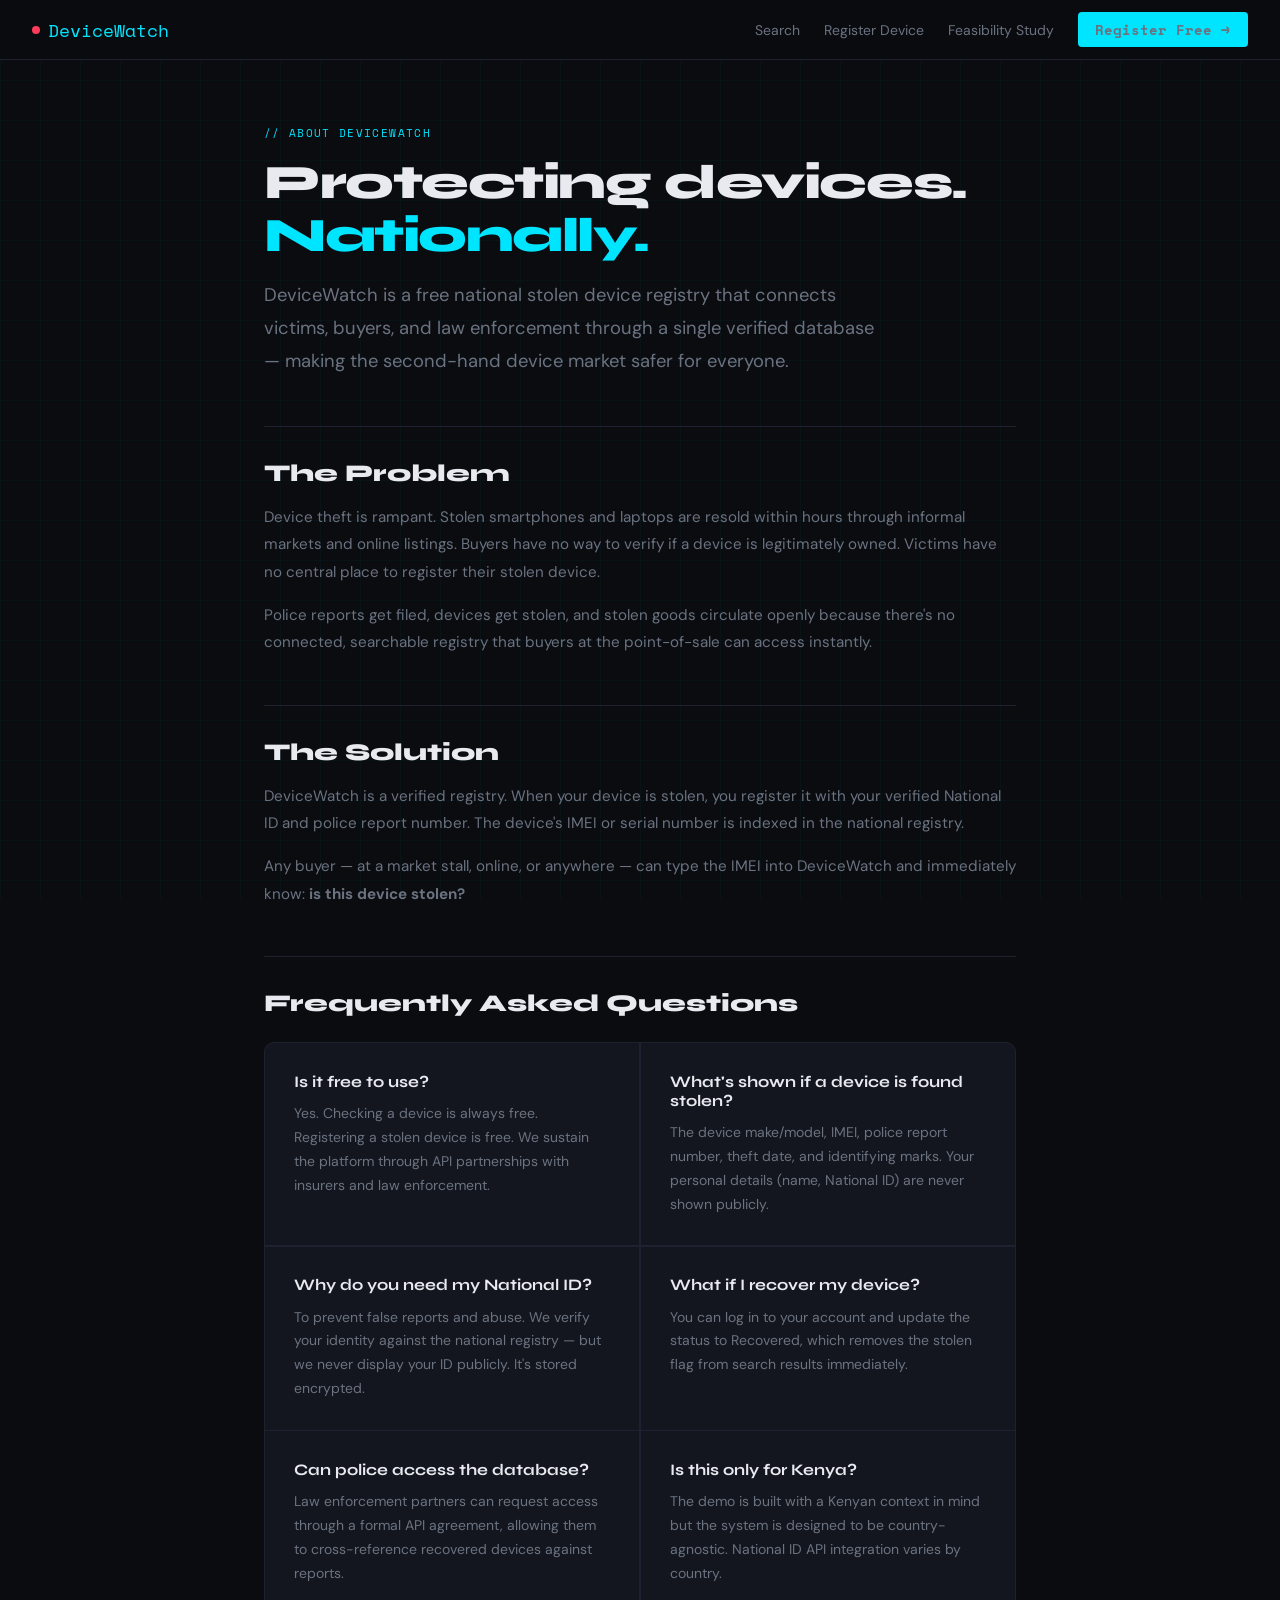
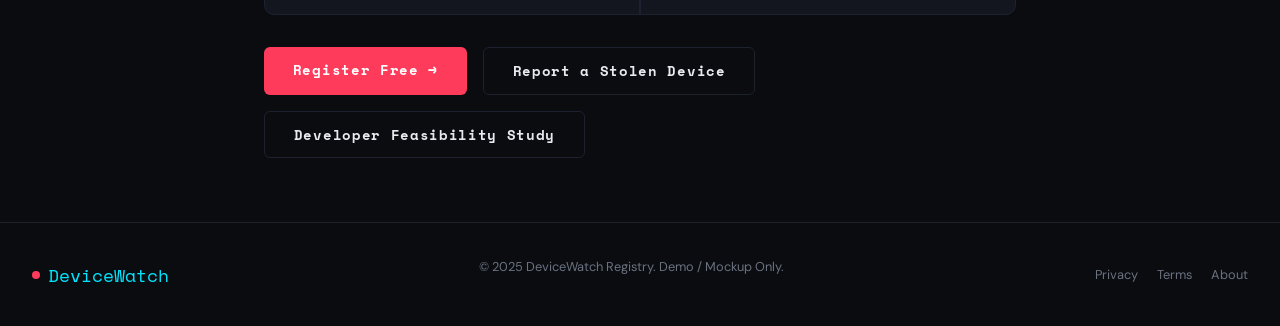
==== about.html @ acbc341b "Add files via upload" ====
<!DOCTYPE html>
<html lang="en">
<head>
  <meta charset="UTF-8"/><meta name="viewport" content="width=device-width, initial-scale=1.0"/>
  <title>About — DeviceWatch</title>
  <link href="https://fonts.googleapis.com/css2?family=Space+Mono:wght@400;700&family=Syne:wght@700;800&family=DM+Sans:wght@300;400;500&display=swap" rel="stylesheet">
  <style>
    :root{--bg:#0a0c10;--surface:#111318;--border:#1e2230;--accent:#00e5ff;--accent2:#ff3b5c;--accent3:#a8ff78;--text:#e8eaf0;--muted:#6b7280;--card:#13161e}
    *,*::before,*::after{box-sizing:border-box;margin:0;padding:0}
    body{background:var(--bg);color:var(--text);font-family:'DM Sans',sans-serif;min-height:100vh}
    body::before{content:'';position:fixed;inset:0;background-image:linear-gradient(rgba(0,229,255,.03) 1px,transparent 1px),linear-gradient(90deg,rgba(0,229,255,.03) 1px,transparent 1px);background-size:40px 40px;pointer-events:none;z-index:0}
    nav{position:sticky;top:0;z-index:100;background:rgba(10,12,16,.92);backdrop-filter:blur(12px);border-bottom:1px solid var(--border);display:flex;align-items:center;justify-content:space-between;padding:0 2rem;height:60px}
    .logo{font-family:'Space Mono',monospace;font-size:1.1rem;color:var(--accent);display:flex;align-items:center;gap:8px;text-decoration:none}
    .logo-dot{width:8px;height:8px;border-radius:50%;background:var(--accent2);animation:pulse 2s infinite}
    @keyframes pulse{0%,100%{opacity:1}50%{opacity:.5}}
    .nav-links{display:flex;gap:1.5rem;align-items:center}
    .nav-links a{color:var(--muted);text-decoration:none;font-size:.875rem;transition:color .2s}
    .nav-links a:hover{color:var(--text)}
    .btn-nav{background:var(--accent);color:#000;padding:.45rem 1.1rem;border-radius:4px;font-weight:700;font-size:.8rem;font-family:'Space Mono',monospace;text-decoration:none}
    .wrap{position:relative;z-index:1;max-width:800px;margin:0 auto;padding:4rem 1.5rem}
    .page-tag{font-family:'Space Mono',monospace;font-size:.7rem;color:var(--accent);letter-spacing:.12em;text-transform:uppercase;margin-bottom:1rem}
    h1{font-family:'Syne',sans-serif;font-size:3rem;font-weight:800;letter-spacing:-.03em;margin-bottom:1rem;line-height:1.1}
    h1 span{color:var(--accent)}
    .lead{font-size:1.15rem;color:var(--muted);line-height:1.8;margin-bottom:3rem;max-width:620px}
    h2{font-family:'Syne',sans-serif;font-size:1.5rem;font-weight:800;margin:3rem 0 1rem;border-top:1px solid var(--border);padding-top:2rem}
    p{color:var(--muted);line-height:1.8;margin-bottom:1rem;font-size:.95rem}
    .q-grid{display:grid;grid-template-columns:repeat(auto-fit,minmax(340px,1fr));gap:1.5px;background:var(--border);border:1.5px solid var(--border);border-radius:10px;overflow:hidden;margin:1.5rem 0}
    .q-item{background:var(--card);padding:1.8rem}
    .q-q{font-family:'Syne',sans-serif;font-size:1rem;font-weight:700;margin-bottom:.7rem;color:var(--text)}
    .q-a{font-size:.875rem;color:var(--muted);line-height:1.7}
    .cta-row{display:flex;gap:1rem;flex-wrap:wrap;margin-top:2rem}
    .btn{display:inline-block;padding:.8rem 1.8rem;border-radius:6px;font-family:'Space Mono',monospace;font-weight:700;font-size:.85rem;letter-spacing:.05em;text-decoration:none;transition:opacity .2s}
    .btn.primary{background:var(--accent2);color:#fff}
    .btn.outline{background:transparent;border:1.5px solid var(--border);color:var(--text)}
    .btn:hover{opacity:.85}
    footer{position:relative;z-index:1;background:var(--bg);border-top:1px solid var(--border);padding:2rem;display:flex;align-items:center;justify-content:space-between;flex-wrap:wrap;gap:1rem}
    footer p{font-size:.8rem;color:var(--muted)}
    .footer-links{display:flex;gap:1.2rem}
    .footer-links a{font-size:.8rem;color:var(--muted);text-decoration:none}
    .footer-links a:hover{color:var(--accent)}
  </style>
</head>
<body>
<nav>
  <a href="../index.html" class="logo"><div class="logo-dot"></div>DeviceWatch</a>
  <div class="nav-links">
    <a href="../index.html">Search</a>
    <a href="register.html">Register Device</a>
    <a href="feasibility.html">Feasibility Study</a>
    <a href="signup.html" class="btn-nav">Register Free →</a>
  </div>
</nav>

<div class="wrap">
  <div class="page-tag">// About DeviceWatch</div>
  <h1>Protecting devices.<br/><span>Nationally.</span></h1>
  <p class="lead">DeviceWatch is a free national stolen device registry that connects victims, buyers, and law enforcement through a single verified database — making the second-hand device market safer for everyone.</p>

  <h2>The Problem</h2>
  <p>Device theft is rampant. Stolen smartphones and laptops are resold within hours through informal markets and online listings. Buyers have no way to verify if a device is legitimately owned. Victims have no central place to register their stolen device.</p>
  <p>Police reports get filed, devices get stolen, and stolen goods circulate openly because there's no connected, searchable registry that buyers at the point-of-sale can access instantly.</p>

  <h2>The Solution</h2>
  <p>DeviceWatch is a verified registry. When your device is stolen, you register it with your verified National ID and police report number. The device's IMEI or serial number is indexed in the national registry.</p>
  <p>Any buyer — at a market stall, online, or anywhere — can type the IMEI into DeviceWatch and immediately know: <strong>is this device stolen?</strong></p>

  <h2>Frequently Asked Questions</h2>
  <div class="q-grid">
    <div class="q-item">
      <div class="q-q">Is it free to use?</div>
      <div class="q-a">Yes. Checking a device is always free. Registering a stolen device is free. We sustain the platform through API partnerships with insurers and law enforcement.</div>
    </div>
    <div class="q-item">
      <div class="q-q">What's shown if a device is found stolen?</div>
      <div class="q-a">The device make/model, IMEI, police report number, theft date, and identifying marks. Your personal details (name, National ID) are never shown publicly.</div>
    </div>
    <div class="q-item">
      <div class="q-q">Why do you need my National ID?</div>
      <div class="q-a">To prevent false reports and abuse. We verify your identity against the national registry — but we never display your ID publicly. It's stored encrypted.</div>
    </div>
    <div class="q-item">
      <div class="q-q">What if I recover my device?</div>
      <div class="q-a">You can log in to your account and update the status to Recovered, which removes the stolen flag from search results immediately.</div>
    </div>
    <div class="q-item">
      <div class="q-q">Can police access the database?</div>
      <div class="q-a">Law enforcement partners can request access through a formal API agreement, allowing them to cross-reference recovered devices against reports.</div>
    </div>
    <div class="q-item">
      <div class="q-q">Is this only for Kenya?</div>
      <div class="q-a">The demo is built with a Kenyan context in mind but the system is designed to be country-agnostic. National ID API integration varies by country.</div>
    </div>
  </div>

  <div class="cta-row">
    <a href="signup.html" class="btn primary">Register Free →</a>
    <a href="register.html" class="btn outline">Report a Stolen Device</a>
    <a href="feasibility.html" class="btn outline">Developer Feasibility Study</a>
  </div>
</div>

<footer>
  <a href="../index.html" class="logo"><div class="logo-dot"></div>DeviceWatch</a>
  <p>© 2025 DeviceWatch Registry. Demo / Mockup Only.</p>
  <div class="footer-links">
    <a href="#">Privacy</a><a href="#">Terms</a><a href="about.html">About</a>
  </div>
</footer>
</body>
</html>
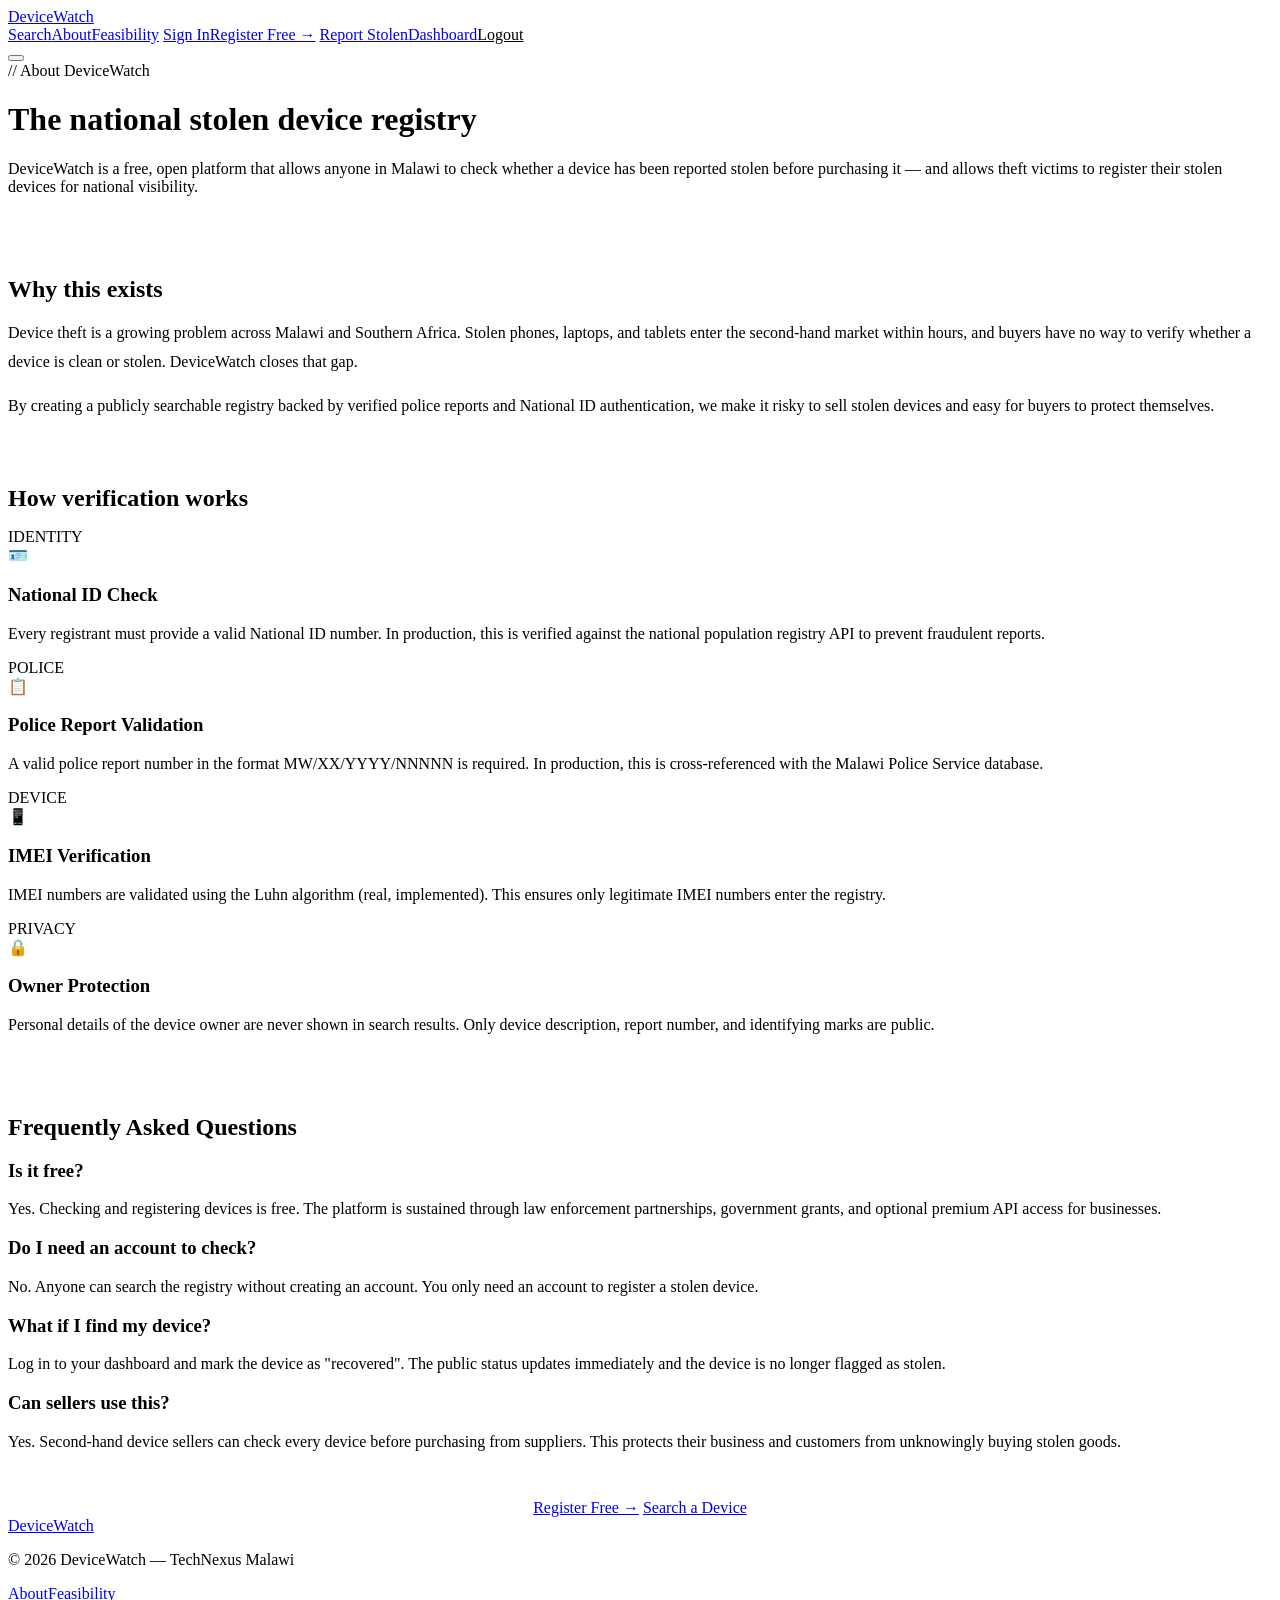
==== commit 50f7c4ce: "Add files via upload" ====
--- a/about.html
+++ b/about.html
@@ -1,110 +1,48 @@
-<!DOCTYPE html>
-<html lang="en">
-<head>
-  <meta charset="UTF-8"/><meta name="viewport" content="width=device-width, initial-scale=1.0"/>
-  <title>About — DeviceWatch</title>
-  <link href="https://fonts.googleapis.com/css2?family=Space+Mono:wght@400;700&family=Syne:wght@700;800&family=DM+Sans:wght@300;400;500&display=swap" rel="stylesheet">
-  <style>
-    :root{--bg:#0a0c10;--surface:#111318;--border:#1e2230;--accent:#00e5ff;--accent2:#ff3b5c;--accent3:#a8ff78;--text:#e8eaf0;--muted:#6b7280;--card:#13161e}
-    *,*::before,*::after{box-sizing:border-box;margin:0;padding:0}
-    body{background:var(--bg);color:var(--text);font-family:'DM Sans',sans-serif;min-height:100vh}
-    body::before{content:'';position:fixed;inset:0;background-image:linear-gradient(rgba(0,229,255,.03) 1px,transparent 1px),linear-gradient(90deg,rgba(0,229,255,.03) 1px,transparent 1px);background-size:40px 40px;pointer-events:none;z-index:0}
-    nav{position:sticky;top:0;z-index:100;background:rgba(10,12,16,.92);backdrop-filter:blur(12px);border-bottom:1px solid var(--border);display:flex;align-items:center;justify-content:space-between;padding:0 2rem;height:60px}
-    .logo{font-family:'Space Mono',monospace;font-size:1.1rem;color:var(--accent);display:flex;align-items:center;gap:8px;text-decoration:none}
-    .logo-dot{width:8px;height:8px;border-radius:50%;background:var(--accent2);animation:pulse 2s infinite}
-    @keyframes pulse{0%,100%{opacity:1}50%{opacity:.5}}
-    .nav-links{display:flex;gap:1.5rem;align-items:center}
-    .nav-links a{color:var(--muted);text-decoration:none;font-size:.875rem;transition:color .2s}
-    .nav-links a:hover{color:var(--text)}
-    .btn-nav{background:var(--accent);color:#000;padding:.45rem 1.1rem;border-radius:4px;font-weight:700;font-size:.8rem;font-family:'Space Mono',monospace;text-decoration:none}
-    .wrap{position:relative;z-index:1;max-width:800px;margin:0 auto;padding:4rem 1.5rem}
-    .page-tag{font-family:'Space Mono',monospace;font-size:.7rem;color:var(--accent);letter-spacing:.12em;text-transform:uppercase;margin-bottom:1rem}
-    h1{font-family:'Syne',sans-serif;font-size:3rem;font-weight:800;letter-spacing:-.03em;margin-bottom:1rem;line-height:1.1}
-    h1 span{color:var(--accent)}
-    .lead{font-size:1.15rem;color:var(--muted);line-height:1.8;margin-bottom:3rem;max-width:620px}
-    h2{font-family:'Syne',sans-serif;font-size:1.5rem;font-weight:800;margin:3rem 0 1rem;border-top:1px solid var(--border);padding-top:2rem}
-    p{color:var(--muted);line-height:1.8;margin-bottom:1rem;font-size:.95rem}
-    .q-grid{display:grid;grid-template-columns:repeat(auto-fit,minmax(340px,1fr));gap:1.5px;background:var(--border);border:1.5px solid var(--border);border-radius:10px;overflow:hidden;margin:1.5rem 0}
-    .q-item{background:var(--card);padding:1.8rem}
-    .q-q{font-family:'Syne',sans-serif;font-size:1rem;font-weight:700;margin-bottom:.7rem;color:var(--text)}
-    .q-a{font-size:.875rem;color:var(--muted);line-height:1.7}
-    .cta-row{display:flex;gap:1rem;flex-wrap:wrap;margin-top:2rem}
-    .btn{display:inline-block;padding:.8rem 1.8rem;border-radius:6px;font-family:'Space Mono',monospace;font-weight:700;font-size:.85rem;letter-spacing:.05em;text-decoration:none;transition:opacity .2s}
-    .btn.primary{background:var(--accent2);color:#fff}
-    .btn.outline{background:transparent;border:1.5px solid var(--border);color:var(--text)}
-    .btn:hover{opacity:.85}
-    footer{position:relative;z-index:1;background:var(--bg);border-top:1px solid var(--border);padding:2rem;display:flex;align-items:center;justify-content:space-between;flex-wrap:wrap;gap:1rem}
-    footer p{font-size:.8rem;color:var(--muted)}
-    .footer-links{display:flex;gap:1.2rem}
-    .footer-links a{font-size:.8rem;color:var(--muted);text-decoration:none}
-    .footer-links a:hover{color:var(--accent)}
-  </style>
-</head>
-<body>
+<!DOCTYPE html><html lang="en"><head>
+<meta charset="UTF-8"/><meta name="viewport" content="width=device-width, initial-scale=1.0"/>
+<title>About — DeviceWatch</title>
+<link rel="preconnect" href="https://fonts.googleapis.com">
+<link href="https://fonts.googleapis.com/css2?family=Space+Mono:wght@400;700&family=Syne:wght@400;600;700;800&family=DM+Sans:wght@300;400;500&display=swap" rel="stylesheet">
+<link rel="stylesheet" href="css/style.css">
+</head><body>
 <nav>
-  <a href="../index.html" class="logo"><div class="logo-dot"></div>DeviceWatch</a>
-  <div class="nav-links">
-    <a href="../index.html">Search</a>
-    <a href="register.html">Register Device</a>
-    <a href="feasibility.html">Feasibility Study</a>
-    <a href="signup.html" class="btn-nav">Register Free →</a>
+  <a href="index.html" class="logo"><div class="logo-dot"></div>DeviceWatch</a>
+  <div class="nav-links"><a href="index.html">Search</a><a href="about.html" class="active">About</a><a href="feasibility.html">Feasibility</a>
+    <span class="nav-guest"><a href="pages/login.html">Sign In</a><a href="pages/signup.html" class="btn-nav">Register Free →</a></span>
+    <span class="nav-auth"><a href="pages/register.html">Report Stolen</a><a href="dashboard.html">Dashboard</a><span class="user-badge"></span><a href="#" onclick="DW.logout();return false;" style="color:var(--accent2)">Logout</a></span>
   </div>
+  <button class="hamburger" onclick="DW.toggleMenu()"><span></span><span></span><span></span></button>
 </nav>
-
 <div class="wrap">
   <div class="page-tag">// About DeviceWatch</div>
-  <h1>Protecting devices.<br/><span>Nationally.</span></h1>
-  <p class="lead">DeviceWatch is a free national stolen device registry that connects victims, buyers, and law enforcement through a single verified database — making the second-hand device market safer for everyone.</p>
+  <h1 class="page-title">The national <span>stolen device</span> registry</h1>
+  <p class="page-sub">DeviceWatch is a free, open platform that allows anyone in Malawi to check whether a device has been reported stolen before purchasing it — and allows theft victims to register their stolen devices for national visibility.</p>
 
-  <h2>The Problem</h2>
-  <p>Device theft is rampant. Stolen smartphones and laptops are resold within hours through informal markets and online listings. Buyers have no way to verify if a device is legitimately owned. Victims have no central place to register their stolen device.</p>
-  <p>Police reports get filed, devices get stolen, and stolen goods circulate openly because there's no connected, searchable registry that buyers at the point-of-sale can access instantly.</p>
+  <h2 style="font-family:var(--font-display);font-size:1.5rem;font-weight:800;margin:3rem 0 1rem;border-top:1px solid var(--border);padding-top:2rem">Why this exists</h2>
+  <p style="color:var(--muted);line-height:1.8;margin-bottom:1rem">Device theft is a growing problem across Malawi and Southern Africa. Stolen phones, laptops, and tablets enter the second-hand market within hours, and buyers have no way to verify whether a device is clean or stolen. DeviceWatch closes that gap.</p>
+  <p style="color:var(--muted);line-height:1.8;margin-bottom:2rem">By creating a publicly searchable registry backed by verified police reports and National ID authentication, we make it risky to sell stolen devices and easy for buyers to protect themselves.</p>
 
-  <h2>The Solution</h2>
-  <p>DeviceWatch is a verified registry. When your device is stolen, you register it with your verified National ID and police report number. The device's IMEI or serial number is indexed in the national registry.</p>
-  <p>Any buyer — at a market stall, online, or anywhere — can type the IMEI into DeviceWatch and immediately know: <strong>is this device stolen?</strong></p>
-
-  <h2>Frequently Asked Questions</h2>
-  <div class="q-grid">
-    <div class="q-item">
-      <div class="q-q">Is it free to use?</div>
-      <div class="q-a">Yes. Checking a device is always free. Registering a stolen device is free. We sustain the platform through API partnerships with insurers and law enforcement.</div>
-    </div>
-    <div class="q-item">
-      <div class="q-q">What's shown if a device is found stolen?</div>
-      <div class="q-a">The device make/model, IMEI, police report number, theft date, and identifying marks. Your personal details (name, National ID) are never shown publicly.</div>
-    </div>
-    <div class="q-item">
-      <div class="q-q">Why do you need my National ID?</div>
-      <div class="q-a">To prevent false reports and abuse. We verify your identity against the national registry — but we never display your ID publicly. It's stored encrypted.</div>
-    </div>
-    <div class="q-item">
-      <div class="q-q">What if I recover my device?</div>
-      <div class="q-a">You can log in to your account and update the status to Recovered, which removes the stolen flag from search results immediately.</div>
-    </div>
-    <div class="q-item">
-      <div class="q-q">Can police access the database?</div>
-      <div class="q-a">Law enforcement partners can request access through a formal API agreement, allowing them to cross-reference recovered devices against reports.</div>
-    </div>
-    <div class="q-item">
-      <div class="q-q">Is this only for Kenya?</div>
-      <div class="q-a">The demo is built with a Kenyan context in mind but the system is designed to be country-agnostic. National ID API integration varies by country.</div>
-    </div>
+  <h2 style="font-family:var(--font-display);font-size:1.5rem;font-weight:800;margin:2rem 0 1rem;border-top:1px solid var(--border);padding-top:2rem">How verification works</h2>
+  <div class="steps-grid" style="margin-bottom:3rem">
+    <div class="step"><div class="step-num">IDENTITY</div><span class="step-icon">🪪</span><h3>National ID Check</h3><p>Every registrant must provide a valid National ID number. In production, this is verified against the national population registry API to prevent fraudulent reports.</p></div>
+    <div class="step"><div class="step-num">POLICE</div><span class="step-icon">📋</span><h3>Police Report Validation</h3><p>A valid police report number in the format MW/XX/YYYY/NNNNN is required. In production, this is cross-referenced with the Malawi Police Service database.</p></div>
+    <div class="step"><div class="step-num">DEVICE</div><span class="step-icon">📱</span><h3>IMEI Verification</h3><p>IMEI numbers are validated using the Luhn algorithm (real, implemented). This ensures only legitimate IMEI numbers enter the registry.</p></div>
+    <div class="step"><div class="step-num">PRIVACY</div><span class="step-icon">🔒</span><h3>Owner Protection</h3><p>Personal details of the device owner are never shown in search results. Only device description, report number, and identifying marks are public.</p></div>
   </div>
 
-  <div class="cta-row">
-    <a href="signup.html" class="btn primary">Register Free →</a>
-    <a href="register.html" class="btn outline">Report a Stolen Device</a>
-    <a href="feasibility.html" class="btn outline">Developer Feasibility Study</a>
+  <h2 style="font-family:var(--font-display);font-size:1.5rem;font-weight:800;margin:2rem 0 1rem;border-top:1px solid var(--border);padding-top:2rem">Frequently Asked Questions</h2>
+  <div class="steps-grid">
+    <div class="step"><h3>Is it free?</h3><p>Yes. Checking and registering devices is free. The platform is sustained through law enforcement partnerships, government grants, and optional premium API access for businesses.</p></div>
+    <div class="step"><h3>Do I need an account to check?</h3><p>No. Anyone can search the registry without creating an account. You only need an account to register a stolen device.</p></div>
+    <div class="step"><h3>What if I find my device?</h3><p>Log in to your dashboard and mark the device as "recovered". The public status updates immediately and the device is no longer flagged as stolen.</p></div>
+    <div class="step"><h3>Can sellers use this?</h3><p>Yes. Second-hand device sellers can check every device before purchasing from suppliers. This protects their business and customers from unknowingly buying stolen goods.</p></div>
+  </div>
+
+  <div style="margin-top:3rem;text-align:center">
+    <a href="pages/signup.html" class="btn btn-danger">Register Free →</a>
+    <a href="index.html" class="btn btn-outline">Search a Device</a>
   </div>
 </div>
-
-<footer>
-  <a href="../index.html" class="logo"><div class="logo-dot"></div>DeviceWatch</a>
-  <p>© 2025 DeviceWatch Registry. Demo / Mockup Only.</p>
-  <div class="footer-links">
-    <a href="#">Privacy</a><a href="#">Terms</a><a href="about.html">About</a>
-  </div>
-</footer>
-</body>
-</html>
+<footer><a href="index.html" class="logo"><div class="logo-dot"></div>DeviceWatch</a><p>&copy; 2026 DeviceWatch — TechNexus Malawi</p><div class="footer-links"><a href="about.html">About</a><a href="feasibility.html">Feasibility</a></div></footer>
+<script src="js/app.js"></script>
+</body></html>
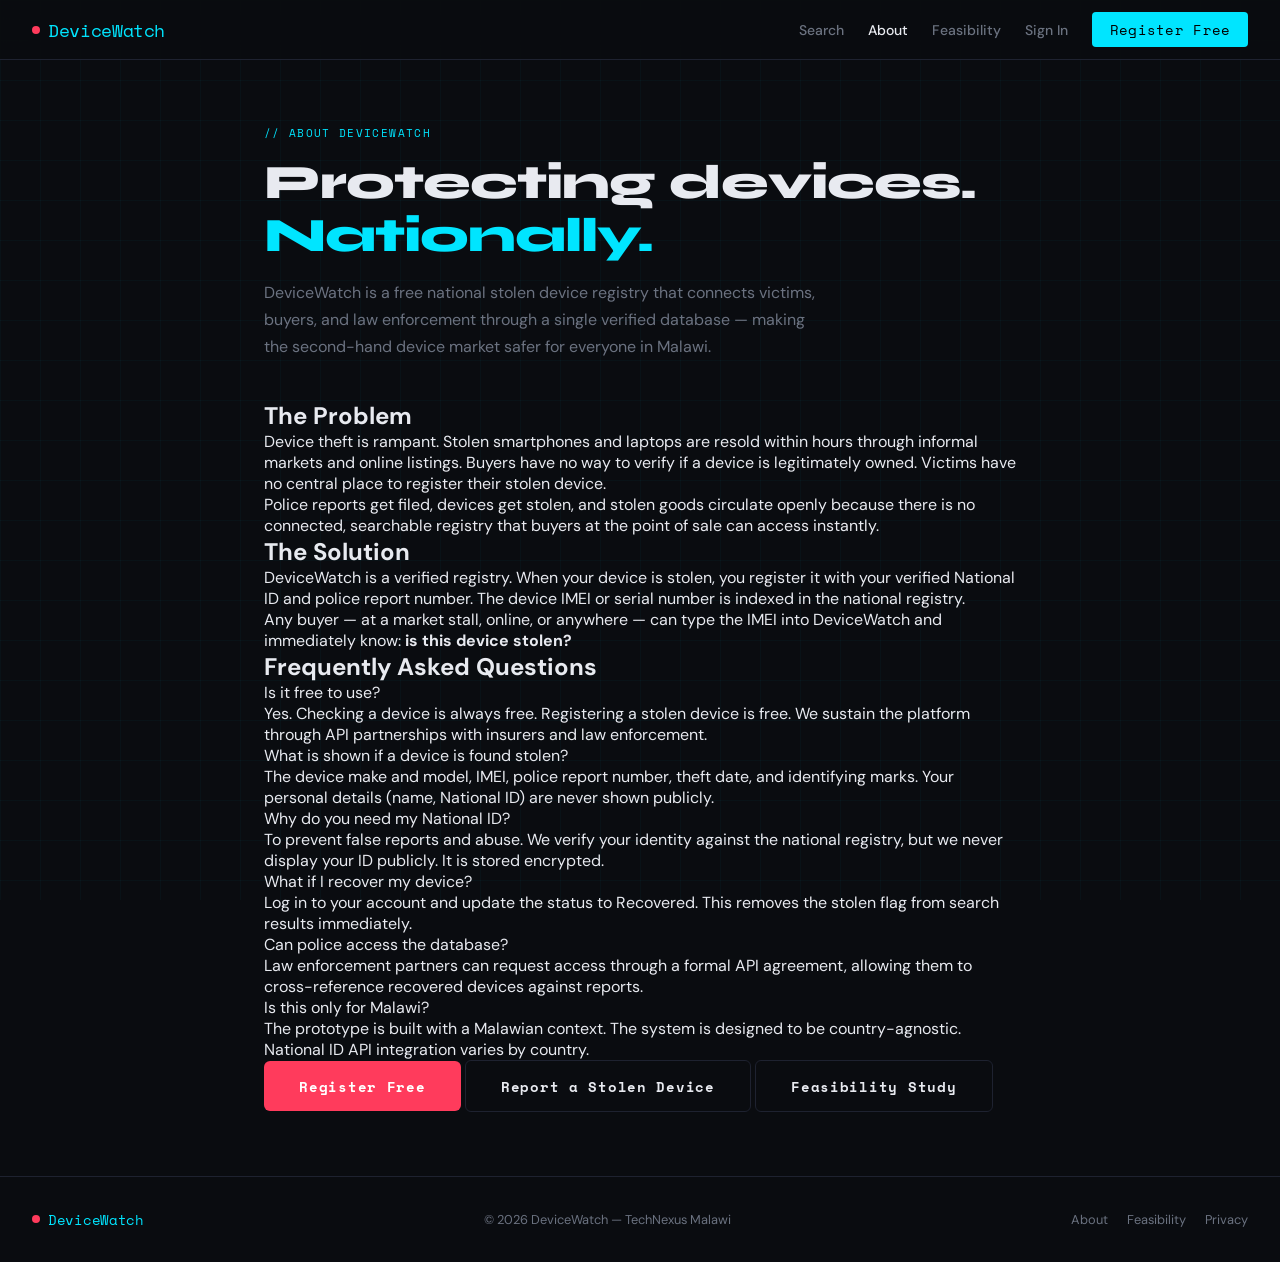
==== commit f941a1c1: "Add files via upload" ====
--- a/about.html
+++ b/about.html
@@ -1,48 +1,98 @@
-<!DOCTYPE html><html lang="en"><head>
-<meta charset="UTF-8"/><meta name="viewport" content="width=device-width, initial-scale=1.0"/>
-<title>About — DeviceWatch</title>
-<link rel="preconnect" href="https://fonts.googleapis.com">
-<link href="https://fonts.googleapis.com/css2?family=Space+Mono:wght@400;700&family=Syne:wght@400;600;700;800&family=DM+Sans:wght@300;400;500&display=swap" rel="stylesheet">
-<link rel="stylesheet" href="css/style.css">
-</head><body>
-<nav>
-  <a href="index.html" class="logo"><div class="logo-dot"></div>DeviceWatch</a>
-  <div class="nav-links"><a href="index.html">Search</a><a href="about.html" class="active">About</a><a href="feasibility.html">Feasibility</a>
-    <span class="nav-guest"><a href="pages/login.html">Sign In</a><a href="pages/signup.html" class="btn-nav">Register Free →</a></span>
-    <span class="nav-auth"><a href="pages/register.html">Report Stolen</a><a href="dashboard.html">Dashboard</a><span class="user-badge"></span><a href="#" onclick="DW.logout();return false;" style="color:var(--accent2)">Logout</a></span>
-  </div>
-  <button class="hamburger" onclick="DW.toggleMenu()"><span></span><span></span><span></span></button>
-</nav>
-<div class="wrap">
-  <div class="page-tag">// About DeviceWatch</div>
-  <h1 class="page-title">The national <span>stolen device</span> registry</h1>
-  <p class="page-sub">DeviceWatch is a free, open platform that allows anyone in Malawi to check whether a device has been reported stolen before purchasing it — and allows theft victims to register their stolen devices for national visibility.</p>
+<!DOCTYPE html>
+<html lang="en">
+<head>
+  <meta charset="UTF-8">
+  <meta name="viewport" content="width=device-width, initial-scale=1.0">
+  <meta name="description" content="About DeviceWatch - Malawi's free national stolen device registry connecting victims, buyers, and law enforcement.">
+  <meta name="page-depth" content="">
+  <title>About — DeviceWatch</title>
+  <link rel="preconnect" href="https://fonts.googleapis.com">
+  <link rel="preconnect" href="https://fonts.gstatic.com" crossorigin>
+  <link href="https://fonts.googleapis.com/css2?family=Space+Mono:wght@400;700&family=Syne:wght@400;600;700;800&family=DM+Sans:wght@300;400;500;600&display=swap" rel="stylesheet">
+  <link rel="stylesheet" href="css/style.css">
+</head>
+<body>
 
-  <h2 style="font-family:var(--font-display);font-size:1.5rem;font-weight:800;margin:3rem 0 1rem;border-top:1px solid var(--border);padding-top:2rem">Why this exists</h2>
-  <p style="color:var(--muted);line-height:1.8;margin-bottom:1rem">Device theft is a growing problem across Malawi and Southern Africa. Stolen phones, laptops, and tablets enter the second-hand market within hours, and buyers have no way to verify whether a device is clean or stolen. DeviceWatch closes that gap.</p>
-  <p style="color:var(--muted);line-height:1.8;margin-bottom:2rem">By creating a publicly searchable registry backed by verified police reports and National ID authentication, we make it risky to sell stolen devices and easy for buyers to protect themselves.</p>
+  <nav>
+    <a href="index.html" class="logo"><div class="logo-dot"></div>DeviceWatch</a>
+    <div class="nav-links">
+      <a href="index.html">Search</a>
+      <a href="about.html" class="active">About</a>
+      <a href="feasibility.html">Feasibility</a>
+      <span class="nav-guest">
+        <a href="pages/login.html">Sign In</a>
+        <a href="pages/signup.html" class="btn-nav">Register Free</a>
+      </span>
+      <span class="nav-auth">
+        <a href="pages/register.html">Report Stolen</a>
+        <a href="pages/dashboard.html">Dashboard</a>
+        <span class="user-badge"></span>
+        <a href="#" onclick="DW.logout();return false;" style="color:var(--danger)">Logout</a>
+      </span>
+    </div>
+    <button class="hamburger" onclick="DW.toggleMenu()" aria-label="Toggle menu">
+      <span></span><span></span><span></span>
+    </button>
+  </nav>
 
-  <h2 style="font-family:var(--font-display);font-size:1.5rem;font-weight:800;margin:2rem 0 1rem;border-top:1px solid var(--border);padding-top:2rem">How verification works</h2>
-  <div class="steps-grid" style="margin-bottom:3rem">
-    <div class="step"><div class="step-num">IDENTITY</div><span class="step-icon">🪪</span><h3>National ID Check</h3><p>Every registrant must provide a valid National ID number. In production, this is verified against the national population registry API to prevent fraudulent reports.</p></div>
-    <div class="step"><div class="step-num">POLICE</div><span class="step-icon">📋</span><h3>Police Report Validation</h3><p>A valid police report number in the format MW/XX/YYYY/NNNNN is required. In production, this is cross-referenced with the Malawi Police Service database.</p></div>
-    <div class="step"><div class="step-num">DEVICE</div><span class="step-icon">📱</span><h3>IMEI Verification</h3><p>IMEI numbers are validated using the Luhn algorithm (real, implemented). This ensures only legitimate IMEI numbers enter the registry.</p></div>
-    <div class="step"><div class="step-num">PRIVACY</div><span class="step-icon">🔒</span><h3>Owner Protection</h3><p>Personal details of the device owner are never shown in search results. Only device description, report number, and identifying marks are public.</p></div>
+  <div class="wrap">
+    <div class="page-tag">// About DeviceWatch</div>
+    <h1 class="page-title">Protecting devices.<br><span>Nationally.</span></h1>
+    <p class="page-sub">DeviceWatch is a free national stolen device registry that connects victims, buyers, and law enforcement through a single verified database &mdash; making the second-hand device market safer for everyone in Malawi.</p>
+
+    <h2>The Problem</h2>
+    <p>Device theft is rampant. Stolen smartphones and laptops are resold within hours through informal markets and online listings. Buyers have no way to verify if a device is legitimately owned. Victims have no central place to register their stolen device.</p>
+    <p>Police reports get filed, devices get stolen, and stolen goods circulate openly because there is no connected, searchable registry that buyers at the point of sale can access instantly.</p>
+
+    <h2>The Solution</h2>
+    <p>DeviceWatch is a verified registry. When your device is stolen, you register it with your verified National ID and police report number. The device IMEI or serial number is indexed in the national registry.</p>
+    <p>Any buyer &mdash; at a market stall, online, or anywhere &mdash; can type the IMEI into DeviceWatch and immediately know: <strong>is this device stolen?</strong></p>
+
+    <h2>Frequently Asked Questions</h2>
+    <div class="q-grid">
+      <div class="q-item">
+        <div class="q-q">Is it free to use?</div>
+        <div class="q-a">Yes. Checking a device is always free. Registering a stolen device is free. We sustain the platform through API partnerships with insurers and law enforcement.</div>
+      </div>
+      <div class="q-item">
+        <div class="q-q">What is shown if a device is found stolen?</div>
+        <div class="q-a">The device make and model, IMEI, police report number, theft date, and identifying marks. Your personal details (name, National ID) are never shown publicly.</div>
+      </div>
+      <div class="q-item">
+        <div class="q-q">Why do you need my National ID?</div>
+        <div class="q-a">To prevent false reports and abuse. We verify your identity against the national registry, but we never display your ID publicly. It is stored encrypted.</div>
+      </div>
+      <div class="q-item">
+        <div class="q-q">What if I recover my device?</div>
+        <div class="q-a">Log in to your account and update the status to Recovered. This removes the stolen flag from search results immediately.</div>
+      </div>
+      <div class="q-item">
+        <div class="q-q">Can police access the database?</div>
+        <div class="q-a">Law enforcement partners can request access through a formal API agreement, allowing them to cross-reference recovered devices against reports.</div>
+      </div>
+      <div class="q-item">
+        <div class="q-q">Is this only for Malawi?</div>
+        <div class="q-a">The prototype is built with a Malawian context. The system is designed to be country-agnostic. National ID API integration varies by country.</div>
+      </div>
+    </div>
+
+    <div class="cta-row">
+      <a href="pages/signup.html" class="btn btn-danger">Register Free</a>
+      <a href="pages/register.html" class="btn btn-outline">Report a Stolen Device</a>
+      <a href="feasibility.html" class="btn btn-outline">Feasibility Study</a>
+    </div>
   </div>
 
-  <h2 style="font-family:var(--font-display);font-size:1.5rem;font-weight:800;margin:2rem 0 1rem;border-top:1px solid var(--border);padding-top:2rem">Frequently Asked Questions</h2>
-  <div class="steps-grid">
-    <div class="step"><h3>Is it free?</h3><p>Yes. Checking and registering devices is free. The platform is sustained through law enforcement partnerships, government grants, and optional premium API access for businesses.</p></div>
-    <div class="step"><h3>Do I need an account to check?</h3><p>No. Anyone can search the registry without creating an account. You only need an account to register a stolen device.</p></div>
-    <div class="step"><h3>What if I find my device?</h3><p>Log in to your dashboard and mark the device as "recovered". The public status updates immediately and the device is no longer flagged as stolen.</p></div>
-    <div class="step"><h3>Can sellers use this?</h3><p>Yes. Second-hand device sellers can check every device before purchasing from suppliers. This protects their business and customers from unknowingly buying stolen goods.</p></div>
-  </div>
+  <footer>
+    <a href="index.html" class="logo"><div class="logo-dot"></div>DeviceWatch</a>
+    <p>&copy; 2026 DeviceWatch &mdash; TechNexus Malawi</p>
+    <div class="footer-links">
+      <a href="about.html">About</a>
+      <a href="feasibility.html">Feasibility</a>
+      <a href="#">Privacy</a>
+    </div>
+  </footer>
 
-  <div style="margin-top:3rem;text-align:center">
-    <a href="pages/signup.html" class="btn btn-danger">Register Free →</a>
-    <a href="index.html" class="btn btn-outline">Search a Device</a>
-  </div>
-</div>
-<footer><a href="index.html" class="logo"><div class="logo-dot"></div>DeviceWatch</a><p>&copy; 2026 DeviceWatch — TechNexus Malawi</p><div class="footer-links"><a href="about.html">About</a><a href="feasibility.html">Feasibility</a></div></footer>
-<script src="js/app.js"></script>
-</body></html>
+  <script src="js/app.js"></script>
+</body>
+</html>
--- a/css/style.css
+++ b/css/style.css
@@ -0,0 +1,238 @@
+/* ============================================================
+   DeviceWatch — Stolen Device Registry
+   Shared Production Stylesheet
+   ============================================================ */
+:root {
+  --bg: #0a0c10;
+  --surface: #111318;
+  --border: #1e2230;
+  --accent: #00e5ff;
+  --accent2: #ff3b5c;
+  --accent3: #a8ff78;
+  --text: #e8eaf0;
+  --muted: #6b7280;
+  --card: #13161e;
+  --radius: 8px;
+  --font-mono: 'Space Mono', monospace;
+  --font-display: 'Syne', sans-serif;
+  --font-body: 'DM Sans', sans-serif;
+}
+
+*, *::before, *::after { box-sizing: border-box; margin: 0; padding: 0; }
+html { scroll-behavior: smooth; font-size: 16px; }
+body {
+  background: var(--bg); color: var(--text);
+  font-family: var(--font-body); min-height: 100vh;
+  overflow-x: hidden; -webkit-font-smoothing: antialiased;
+}
+body::before {
+  content: ''; position: fixed; inset: 0;
+  background-image:
+    linear-gradient(rgba(0,229,255,.03) 1px, transparent 1px),
+    linear-gradient(90deg, rgba(0,229,255,.03) 1px, transparent 1px);
+  background-size: 40px 40px; pointer-events: none; z-index: 0;
+}
+a { text-decoration: none; color: var(--accent); transition: color .2s; }
+a:hover { color: var(--text); }
+img { max-width: 100%; display: block; }
+button { cursor: pointer; font-family: inherit; }
+
+/* ---- NAV ---- */
+nav {
+  position: sticky; top: 0; z-index: 100;
+  background: rgba(10,12,16,.92); backdrop-filter: blur(12px);
+  border-bottom: 1px solid var(--border);
+  display: flex; align-items: center; justify-content: space-between;
+  padding: 0 2rem; height: 60px;
+}
+.logo {
+  font-family: var(--font-mono); font-size: 1.1rem; color: var(--accent);
+  letter-spacing: -.02em; display: flex; align-items: center; gap: 8px; text-decoration: none;
+}
+.logo-dot { width: 8px; height: 8px; border-radius: 50%; background: var(--accent2); animation: pulse 2s infinite; }
+@keyframes pulse { 0%,100%{opacity:1;transform:scale(1)} 50%{opacity:.5;transform:scale(1.3)} }
+.nav-links { display: flex; gap: 1.5rem; align-items: center; }
+.nav-links a { color: var(--muted); text-decoration: none; font-size: .875rem; font-weight: 500; transition: color .2s; }
+.nav-links a:hover, .nav-links a.active { color: var(--text); }
+.btn-nav {
+  background: var(--accent); color: #000 !important; padding: .45rem 1.1rem;
+  border-radius: 4px; font-weight: 700; font-size: .8rem;
+  font-family: var(--font-mono); letter-spacing: .02em; transition: opacity .2s;
+}
+.btn-nav:hover { opacity: .85; }
+.hamburger { display: none; background: none; border: none; cursor: pointer; padding: 4px; }
+.hamburger span { display: block; width: 22px; height: 2px; background: var(--text); margin: 4px 0; transition: .3s; }
+/* auth-aware nav items */
+.nav-auth { display: none; }
+.nav-auth.show { display: flex; gap: 1.5rem; align-items: center; }
+.nav-guest { display: flex; gap: 1.5rem; align-items: center; }
+.nav-guest.hide { display: none; }
+.user-badge {
+  font-family: var(--font-mono); font-size: .78rem; color: var(--accent3);
+  display: flex; align-items: center; gap: 6px;
+}
+.user-badge::before { content: ''; width: 6px; height: 6px; border-radius: 50%; background: var(--accent3); }
+
+/* ---- PAGE WRAPPERS ---- */
+.wrap { position: relative; z-index: 1; max-width: 800px; margin: 0 auto; padding: 4rem 1.5rem; }
+.wrap-wide { max-width: 1100px; }
+.page-tag { font-family: var(--font-mono); font-size: .7rem; color: var(--accent); letter-spacing: .12em; text-transform: uppercase; margin-bottom: 1rem; }
+.page-title { font-family: var(--font-display); font-size: clamp(1.8rem,4vw,3rem); font-weight: 800; letter-spacing: -.02em; margin-bottom: 1rem; line-height: 1.1; }
+.page-title span { color: var(--accent); }
+.page-sub { color: var(--muted); max-width: 560px; line-height: 1.7; margin-bottom: 2.5rem; font-size: 1rem; }
+
+/* ---- HERO (index only) ---- */
+.hero { position: relative; z-index: 1; min-height: calc(100vh - 60px); display: flex; flex-direction: column; align-items: center; justify-content: center; padding: 4rem 1.5rem; text-align: center; }
+.hero-badge { display: inline-flex; align-items: center; gap: 8px; background: rgba(0,229,255,.06); border: 1px solid rgba(0,229,255,.2); border-radius: 99px; padding: .35rem 1rem; font-size: .75rem; font-family: var(--font-mono); color: var(--accent); margin-bottom: 2rem; letter-spacing: .05em; }
+.badge-dot { width: 6px; height: 6px; border-radius: 50%; background: var(--accent3); animation: pulse 1.5s infinite; }
+.hero h1 { font-family: var(--font-display); font-size: clamp(2.8rem,7vw,5.5rem); font-weight: 800; line-height: 1.05; letter-spacing: -.03em; max-width: 820px; margin-bottom: 1.5rem; }
+.hero h1 .highlight { color: var(--accent); }
+.hero h1 .red { color: var(--accent2); }
+.hero-sub { color: var(--muted); font-size: 1.1rem; max-width: 540px; line-height: 1.7; margin-bottom: 3rem; font-weight: 300; }
+
+/* ---- SEARCH ---- */
+.search-wrap { width: 100%; max-width: 660px; position: relative; margin-bottom: 1rem; }
+.search-box { display: flex; background: var(--surface); border: 1.5px solid var(--border); border-radius: var(--radius); overflow: hidden; transition: border-color .25s; }
+.search-box:focus-within { border-color: var(--accent); box-shadow: 0 0 0 3px rgba(0,229,255,.1); }
+.search-input { flex: 1; background: transparent; border: none; outline: none; color: var(--text); font-family: var(--font-mono); font-size: 1rem; padding: 1.1rem 1.4rem; letter-spacing: .02em; }
+.search-input::placeholder { color: var(--muted); }
+.search-btn { background: var(--accent); color: #000; border: none; padding: 0 2rem; font-family: var(--font-mono); font-size: .875rem; font-weight: 700; letter-spacing: .05em; transition: background .2s, transform .1s; white-space: nowrap; cursor: pointer; }
+.search-btn:hover { background: #00c9e0; }
+.search-btn:active { transform: scale(.97); }
+.search-hint { font-size: .75rem; color: var(--muted); font-family: var(--font-mono); margin-top: .6rem; }
+
+/* ---- RESULT CARDS ---- */
+#result-area { width: 100%; max-width: 660px; margin-top: 1.5rem; }
+.result-card { border-radius: var(--radius); padding: 1.5rem; text-align: left; animation: fadeUp .3s ease; }
+@keyframes fadeUp { from{opacity:0;transform:translateY(10px)} to{opacity:1;transform:translateY(0)} }
+.result-clean { background: rgba(168,255,120,.05); border: 1px solid rgba(168,255,120,.25); }
+.result-stolen { background: rgba(255,59,92,.06); border: 1px solid rgba(255,59,92,.3); }
+.result-title { font-family: var(--font-mono); font-size: 1rem; font-weight: 700; margin-bottom: .5rem; display: flex; align-items: center; gap: 8px; }
+.result-title.clean { color: var(--accent3); }
+.result-title.stolen { color: var(--accent2); }
+.result-body { font-size: .9rem; color: var(--muted); line-height: 1.6; }
+.result-tags { display: flex; flex-wrap: wrap; gap: .5rem; margin-top: 1rem; }
+.tag { font-family: var(--font-mono); font-size: .7rem; padding: .25rem .7rem; border-radius: 4px; background: rgba(255,59,92,.12); color: var(--accent2); border: 1px solid rgba(255,59,92,.2); }
+.tag.info { background: rgba(0,229,255,.08); color: var(--accent); border-color: rgba(0,229,255,.15); }
+.tag.green { background: rgba(168,255,120,.08); color: var(--accent3); border-color: rgba(168,255,120,.15); }
+
+/* ---- STATS BAR ---- */
+.stats-bar { position: relative; z-index: 1; display: flex; gap: 0; border-top: 1px solid var(--border); border-bottom: 1px solid var(--border); background: var(--surface); overflow-x: auto; }
+.stat { flex: 1; min-width: 180px; padding: 2rem 2.5rem; border-right: 1px solid var(--border); text-align: center; }
+.stat:last-child { border-right: none; }
+.stat-num { font-family: var(--font-display); font-size: 2.5rem; font-weight: 800; color: var(--accent); line-height: 1; margin-bottom: .4rem; }
+.stat-label { font-size: .8rem; color: var(--muted); letter-spacing: .05em; text-transform: uppercase; }
+
+/* ---- SECTION ---- */
+.section { position: relative; z-index: 1; padding: 5rem 1.5rem; max-width: 1100px; margin: 0 auto; }
+.section-tag { font-family: var(--font-mono); font-size: .7rem; color: var(--accent); letter-spacing: .12em; text-transform: uppercase; margin-bottom: 1rem; }
+.section-title { font-family: var(--font-display); font-size: clamp(1.8rem,4vw,3rem); font-weight: 800; letter-spacing: -.02em; margin-bottom: 1rem; }
+.section-sub { color: var(--muted); max-width: 500px; line-height: 1.7; margin-bottom: 3rem; }
+
+/* ---- GRID CARDS ---- */
+.steps-grid { display: grid; grid-template-columns: repeat(auto-fit,minmax(240px,1fr)); gap: 1.5px; background: var(--border); border: 1.5px solid var(--border); border-radius: 10px; overflow: hidden; }
+.step { background: var(--card); padding: 2rem; position: relative; transition: background .2s; }
+.step:hover { background: #161922; }
+.step-num { font-family: var(--font-mono); font-size: .7rem; color: var(--muted); letter-spacing: .1em; margin-bottom: 1.2rem; }
+.step-icon { font-size: 2rem; margin-bottom: 1rem; display: block; }
+.step h3 { font-family: var(--font-display); font-size: 1.1rem; font-weight: 700; margin-bottom: .6rem; }
+.step p { font-size: .875rem; color: var(--muted); line-height: 1.6; }
+
+.features-grid { display: grid; grid-template-columns: repeat(auto-fit,minmax(280px,1fr)); gap: 1rem; }
+.feature-card { background: var(--card); border: 1px solid var(--border); border-radius: var(--radius); padding: 1.8rem; transition: border-color .2s, transform .2s; }
+.feature-card:hover { border-color: rgba(0,229,255,.3); transform: translateY(-2px); }
+.feature-icon { font-size: 1.6rem; margin-bottom: 1rem; }
+.feature-card h3 { font-family: var(--font-display); font-size: 1rem; font-weight: 700; margin-bottom: .5rem; }
+.feature-card p { font-size: .85rem; color: var(--muted); line-height: 1.6; }
+
+/* ---- CTA SECTION ---- */
+.cta-section { position: relative; z-index: 1; background: var(--surface); border-top: 1px solid var(--border); border-bottom: 1px solid var(--border); text-align: center; padding: 5rem 1.5rem; }
+.cta-section h2 { font-family: var(--font-display); font-size: clamp(1.8rem,4vw,3rem); font-weight: 800; letter-spacing: -.02em; margin-bottom: 1rem; }
+.cta-section p { color: var(--muted); max-width: 480px; margin: 0 auto 2rem; line-height: 1.7; }
+
+/* ---- BUTTONS ---- */
+.btn { display: inline-block; padding: .9rem 2.2rem; border-radius: 6px; font-family: var(--font-mono); font-weight: 700; font-size: .9rem; letter-spacing: .05em; transition: opacity .2s, transform .15s; border: none; cursor: pointer; }
+.btn:hover { transform: translateY(-1px); }
+.btn-primary { background: var(--accent); color: #000; }
+.btn-primary:hover { opacity: .88; color: #000; }
+.btn-danger { background: var(--accent2); color: #fff; }
+.btn-danger:hover { opacity: .88; color: #fff; }
+.btn-outline { background: transparent; border: 1.5px solid var(--border); color: var(--text); }
+.btn-outline:hover { border-color: var(--accent); color: var(--accent); }
+.btn-sm { padding: .5rem 1.2rem; font-size: .78rem; }
+.btn-block { display: block; width: 100%; text-align: center; }
+
+/* ---- FORMS ---- */
+.form-card { background: var(--card); border: 1.5px solid var(--border); border-radius: 10px; padding: 2.5rem; max-width: 480px; margin: 0 auto; }
+.form-card h2 { font-family: var(--font-display); font-size: 1.6rem; font-weight: 800; margin-bottom: .5rem; }
+.form-card .lead { font-size: .9rem; color: var(--muted); margin-bottom: 2rem; line-height: 1.6; }
+.form-group { margin-bottom: 1.2rem; }
+.form-group label { display: block; font-size: .78rem; font-weight: 600; color: var(--muted); margin-bottom: .4rem; font-family: var(--font-mono); letter-spacing: .04em; text-transform: uppercase; }
+.form-group input, .form-group select, .form-group textarea {
+  width: 100%; padding: .85rem 1rem; background: var(--surface); border: 1.5px solid var(--border);
+  border-radius: 6px; color: var(--text); font-family: var(--font-mono); font-size: .9rem;
+  transition: border-color .2s, box-shadow .2s; outline: none;
+}
+.form-group input:focus, .form-group select:focus, .form-group textarea:focus {
+  border-color: var(--accent); box-shadow: 0 0 0 3px rgba(0,229,255,.1);
+}
+.form-group input::placeholder, .form-group textarea::placeholder { color: var(--muted); }
+.form-group textarea { resize: vertical; min-height: 80px; }
+.form-group select { appearance: none; background-image: url("data:image/svg+xml,%3Csvg xmlns='http://www.w3.org/2000/svg' width='12' height='12' viewBox='0 0 12 12'%3E%3Cpath fill='%236b7280' d='M6 8L1 3h10z'/%3E%3C/svg%3E"); background-repeat: no-repeat; background-position: right 12px center; padding-right: 36px; }
+.form-row { display: grid; grid-template-columns: 1fr 1fr; gap: 1rem; }
+.form-error { font-size: .75rem; color: var(--accent2); margin-top: .3rem; font-family: var(--font-mono); display: none; }
+.form-error.show { display: block; }
+.form-success { background: rgba(168,255,120,.06); border: 1px solid rgba(168,255,120,.2); border-radius: var(--radius); padding: 1rem; color: var(--accent3); font-family: var(--font-mono); font-size: .85rem; margin-bottom: 1rem; display: none; }
+.form-success.show { display: block; }
+.form-divider { border: none; border-top: 1px solid var(--border); margin: 1.5rem 0; }
+.form-link { font-size: .85rem; color: var(--muted); text-align: center; margin-top: 1.5rem; }
+.form-link a { color: var(--accent); }
+
+/* ---- DASHBOARD ---- */
+.dash-grid { display: grid; grid-template-columns: repeat(auto-fit, minmax(200px,1fr)); gap: 1rem; margin-bottom: 2rem; }
+.dash-stat { background: var(--card); border: 1px solid var(--border); border-radius: var(--radius); padding: 1.5rem; }
+.dash-stat .num { font-family: var(--font-display); font-size: 2rem; font-weight: 800; color: var(--accent); }
+.dash-stat .label { font-size: .75rem; color: var(--muted); text-transform: uppercase; letter-spacing: .04em; margin-top: .3rem; }
+.dash-stat.red .num { color: var(--accent2); }
+.dash-stat.green .num { color: var(--accent3); }
+
+/* table */
+.data-table { width: 100%; border-collapse: collapse; margin-top: 1rem; }
+.data-table th { text-align: left; padding: .7rem 1rem; font-size: .7rem; font-weight: 600; color: var(--muted); text-transform: uppercase; letter-spacing: .06em; border-bottom: 1px solid var(--border); font-family: var(--font-mono); }
+.data-table td { padding: .7rem 1rem; font-size: .85rem; border-bottom: 1px solid rgba(30,34,48,.6); }
+.data-table tr:hover td { background: rgba(0,229,255,.02); }
+.data-table .status { font-family: var(--font-mono); font-size: .7rem; font-weight: 700; padding: .2rem .6rem; border-radius: 4px; }
+.data-table .status.stolen { background: rgba(255,59,92,.12); color: var(--accent2); }
+.data-table .status.recovered { background: rgba(168,255,120,.1); color: var(--accent3); }
+.data-table .status.active { background: rgba(0,229,255,.08); color: var(--accent); }
+.data-table .actions a { color: var(--accent); font-size: .8rem; margin-right: .8rem; }
+.data-table .actions a:hover { color: var(--text); }
+
+.empty-state { text-align: center; padding: 3rem; color: var(--muted); }
+.empty-state .icon { font-size: 2.5rem; margin-bottom: 1rem; }
+.empty-state h3 { font-family: var(--font-display); font-size: 1.2rem; color: var(--text); margin-bottom: .5rem; }
+
+/* ---- FOOTER ---- */
+footer { position: relative; z-index: 1; background: var(--bg); border-top: 1px solid var(--border); padding: 2rem; display: flex; align-items: center; justify-content: space-between; flex-wrap: wrap; gap: 1rem; }
+footer .logo { font-size: .9rem; }
+footer p { font-size: .8rem; color: var(--muted); }
+.footer-links { display: flex; gap: 1.2rem; }
+.footer-links a { font-size: .8rem; color: var(--muted); text-decoration: none; transition: color .2s; }
+.footer-links a:hover { color: var(--accent); }
+
+/* ---- TOAST ---- */
+.toast { position: fixed; bottom: 24px; right: 24px; background: var(--card); border: 1px solid var(--border); border-radius: var(--radius); padding: 1rem 1.4rem; font-size: .85rem; color: var(--text); box-shadow: 0 8px 24px rgba(0,0,0,.4); z-index: 9999; transform: translateY(120%); transition: transform .3s ease; max-width: 360px; }
+.toast.show { transform: translateY(0); }
+.toast.success { border-color: rgba(168,255,120,.3); }
+.toast.error { border-color: rgba(255,59,92,.3); }
+
+/* ---- RESPONSIVE ---- */
+@media (max-width: 768px) {
+  nav { padding: 0 1rem; }
+  .nav-links { display: none; flex-direction: column; position: absolute; top: 60px; right: 0; background: var(--surface); padding: 1rem; border: 1px solid var(--border); border-radius: 0 0 var(--radius) var(--radius); z-index: 200; gap: .8rem; }
+  .nav-links.open { display: flex; }
+  .hamburger { display: block; }
+  .form-row { grid-template-columns: 1fr; }
+  .stat { padding: 1.5rem; }
+  .form-card { padding: 1.5rem; }
+}
